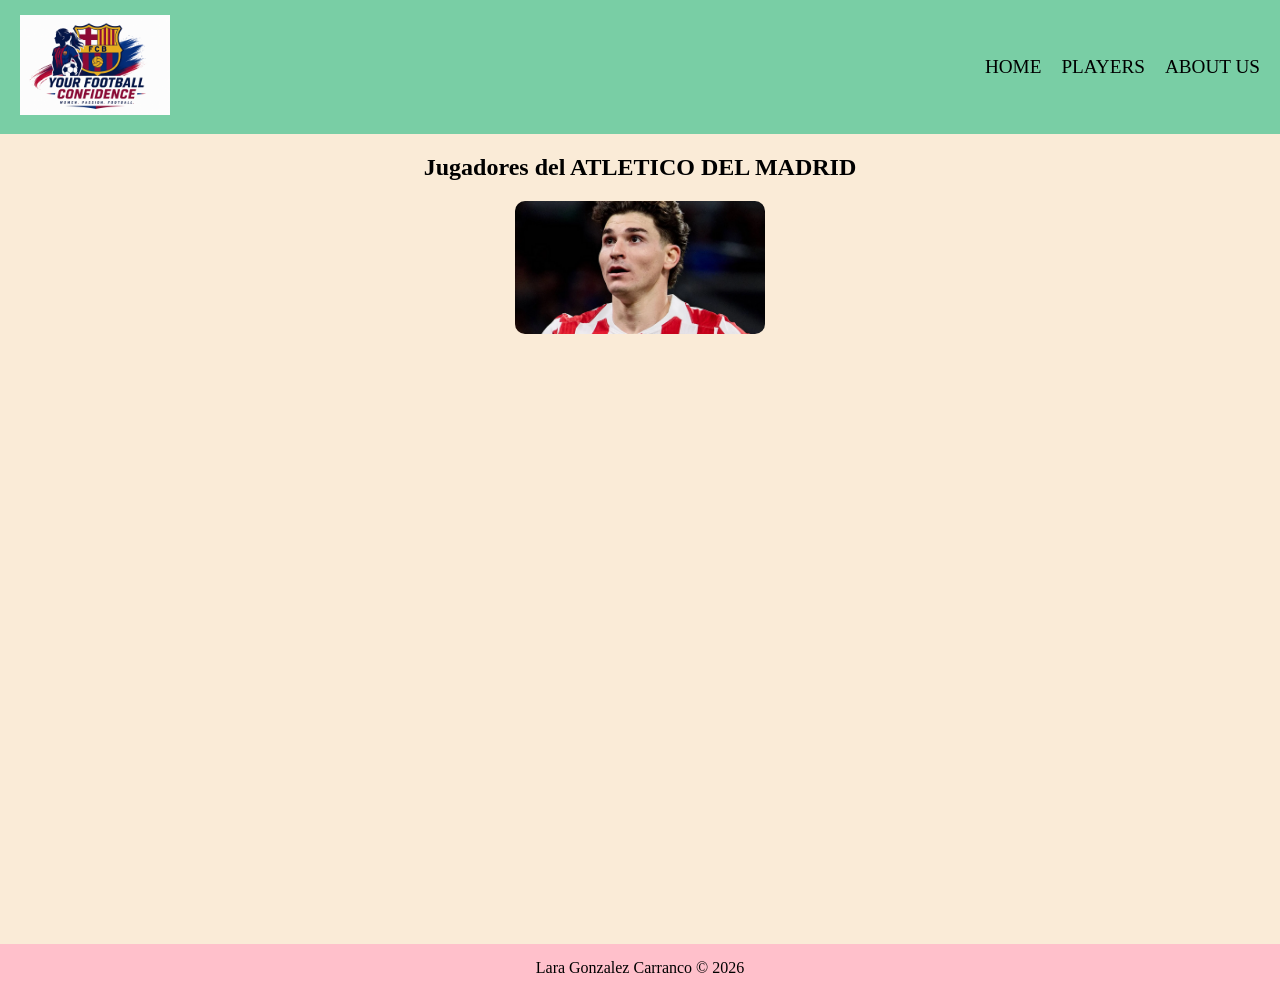
==== atletico.html @ 8549b1a5 "guardado una nueva forma" ====
<!DOCTYPE html>
<html>

<head>
  <meta charset="UTF-8">
  <meta name="viewport" content="width=device-width, initial-scale=1">
  <script src="index.js" type="text/javascript" charset="utf-8"></script>
  <link rel="stylesheet" href="index.css">
  <title>ATLETICO DEL MADRID...</title>
</head>

<body>
  <header>
    <div class="logo">
        <a href="index.html">
            <img src="img/logo.png" alt="logo">
        </a>
    </div>

    <nav>
        <a href="index.html">HOME</a>

        <div class="dropdown">
            <a href="jugadores.html">PLAYERS</a>

            <div class="submenu">
                <a href="barcelona.html">FC Barcelona</a>
                <a href="realmadrid.html">Real Madrid</a>
                <a href="atletico.html">Atlético</a>
                <a href="valencia.html">Valencia</a>
            </div>
        </div>

        <a href="sobrenosotros.html">ABOUT US</a>
    </nav>
</header>
  <main>
        <h1>Jugadores del ATLETICO DEL MADRID</h1>
    <div id="jugadoresatm">
      
    </div>
  </main>
  <footer>
        Lara Gonzalez Carranco &copy; 2026

  </footer>
</body>

</html>
---- index.css ----
*{
  margin:0;
  padding:0;
  box-sizing:border-box;
}

html,body{
  width:100%;
  height:100%;
}

header{
  background-color:#79CEA5;
  padding:15px 20px;
  display:flex;
  justify-content:space-between;
  align-items:center;
  flex-wrap:wrap;
}

.logo img{
  width:150px;
  max-width:100%;
  height:auto;
}

nav{
  display:flex;
  gap:20px;
  flex-wrap:wrap;
}

nav a{
  color:#000;
  text-decoration:none;
  font-size:1.2rem;
}

nav a:hover{
  text-decoration:underline;
}
.dropdown{
    position:relative;
}

.submenu{
    display:none;
    position:absolute;
    top:100%;
    left:0;
    background-color:#79CEA5;
    min-width:180px;
    padding:10px 0;
    border-radius:5px;
}

.submenu a{
    display:block;
    padding:10px 15px;
    text-decoration:none;
    color:black;
}

.submenu a:hover{
    background-color:#5db98d;
}

.dropdown:hover .submenu{
    display:block;
}
main{
  min-height:90vh;
  background-color: antiquewhite;
    min-height: 90vh;
    padding: 20px;

}
#cuadro{
    width: 100%;
    padding: 20px;
    box-sizing: border-box;
    max-width: 1000px;
margin: 0 auto;
}

#cuadro p{
    text-align: justify;
    padding: 2px;
    width: 100%;
}

footer{
  background-color:pink;
  text-align:center;
  color:#000;
  padding:15px;
}

/* Imagen principal */
#case{
  display:flex;
  justify-content:center;
  padding:20px;
}

#case img{
  width:100%;
  max-width:700px;
  height:auto;
  border-radius:10px;
}

/* Jugadores */
#jugadores, #jugadoresatm{
  display:flex;
  flex-wrap:wrap;
  justify-content:center;
  gap:20px;
  padding:20px;
}

#jugadores img, #jugadoresatm img{
  width:250px;
  max-width:90%;
  height:auto;
  border-radius:10px;
}

h1{
  font-size:1.5rem;
  text-align:center;
  
}
.dropdown{
    position:relative;
}

.submenu{
    display:none;
    position:absolute;
    top:100%;
    left:0;
    background:#79CEA5;
    min-width:180px;
}

.dropdown:hover .submenu{
    display:block;
}

/* Móviles */
@media (max-width:768px){

    nav{
        flex-direction:column;
        width:100%;
        align-items:center;
    }

   
  header{
    flex-direction:column;
    gap:15px;
  }

  nav{
    justify-content:center;
  }

  nav a{
    font-size:1rem;
  }

  .logo img{
    width:120px;
  }

  #jugadores img{
    width:180px;
  }
  #case img{
  width:100%;
  max-width:1200px;
  height:auto;
  border-radius:10px;
}


  h1{
    font-size:1.2rem;
  }
}
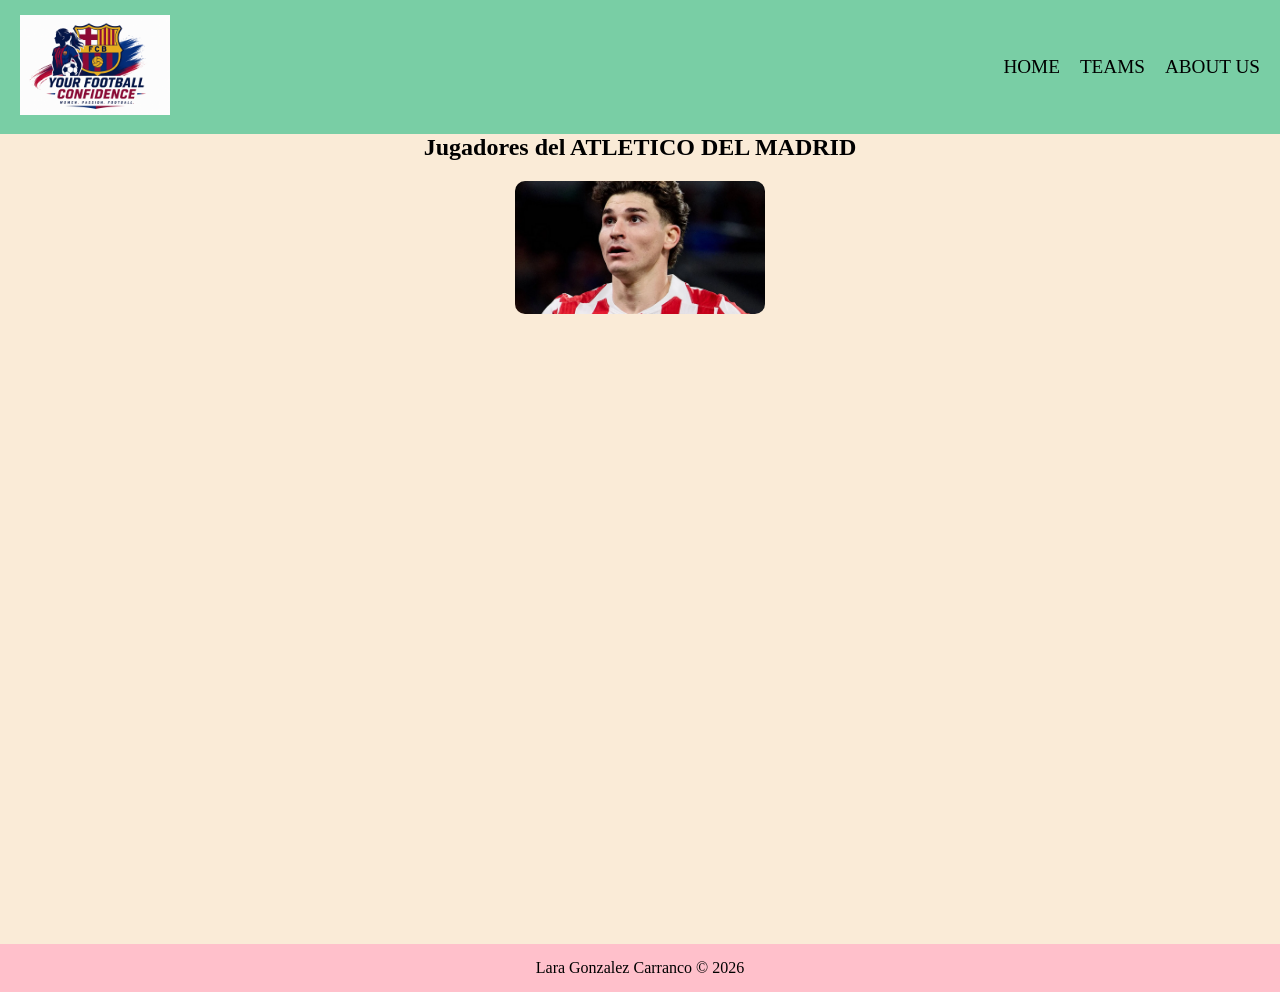
==== commit 1a2422d7: "cambios estrategicos" ====
--- a/atletico.html
+++ b/atletico.html
@@ -11,29 +11,14 @@
 
 <body>
   <header>
-    <div class="logo">
-        <a href="index.html">
-            <img src="img/logo.png" alt="logo">
-        </a>
-    </div>
+    <div class="logo"><img src="img/logo.png" alt="logo"></div>
+   <nav>
+     <a href="index.html">HOME</a>
+     <a href="equipos.html">TEAMS</a>
+     <a href="sobrenosotros.html">ABOUT US</a>
 
-    <nav>
-        <a href="index.html">HOME</a>
-
-        <div class="dropdown">
-            <a href="jugadores.html">PLAYERS</a>
-
-            <div class="submenu">
-                <a href="barcelona.html">FC Barcelona</a>
-                <a href="realmadrid.html">Real Madrid</a>
-                <a href="atletico.html">Atlético</a>
-                <a href="valencia.html">Valencia</a>
-            </div>
-        </div>
-
-        <a href="sobrenosotros.html">ABOUT US</a>
-    </nav>
-</header>
+   </nav> 
+  </header>
   <main>
         <h1>Jugadores del ATLETICO DEL MADRID</h1>
     <div id="jugadoresatm">
--- a/index.css
+++ b/index.css
@@ -15,7 +15,6 @@
   display:flex;
   justify-content:space-between;
   align-items:center;
-  flex-wrap:wrap;
 }
 
 .logo img{
@@ -39,41 +38,11 @@
 nav a:hover{
   text-decoration:underline;
 }
-.dropdown{
-    position:relative;
-}
 
-.submenu{
-    display:none;
-    position:absolute;
-    top:100%;
-    left:0;
-    background-color:#79CEA5;
-    min-width:180px;
-    padding:10px 0;
-    border-radius:5px;
-}
-
-.submenu a{
-    display:block;
-    padding:10px 15px;
-    text-decoration:none;
-    color:black;
-}
-
-.submenu a:hover{
-    background-color:#5db98d;
-}
-
-.dropdown:hover .submenu{
-    display:block;
-}
 main{
   min-height:90vh;
   background-color: antiquewhite;
-    min-height: 90vh;
-    padding: 20px;
-
+    
 }
 #cuadro{
     width: 100%;
@@ -131,30 +100,14 @@
   text-align:center;
   
 }
-.dropdown{
-    position:relative;
-}
 
-.submenu{
-    display:none;
-    position:absolute;
-    top:100%;
-    left:0;
-    background:#79CEA5;
-    min-width:180px;
-}
 
-.dropdown:hover .submenu{
-    display:block;
-}
 
 /* Móviles */
 @media (max-width:768px){
 
     nav{
-        flex-direction:column;
-        width:100%;
-        align-items:center;
+justify-content: center;      
     }
 
    
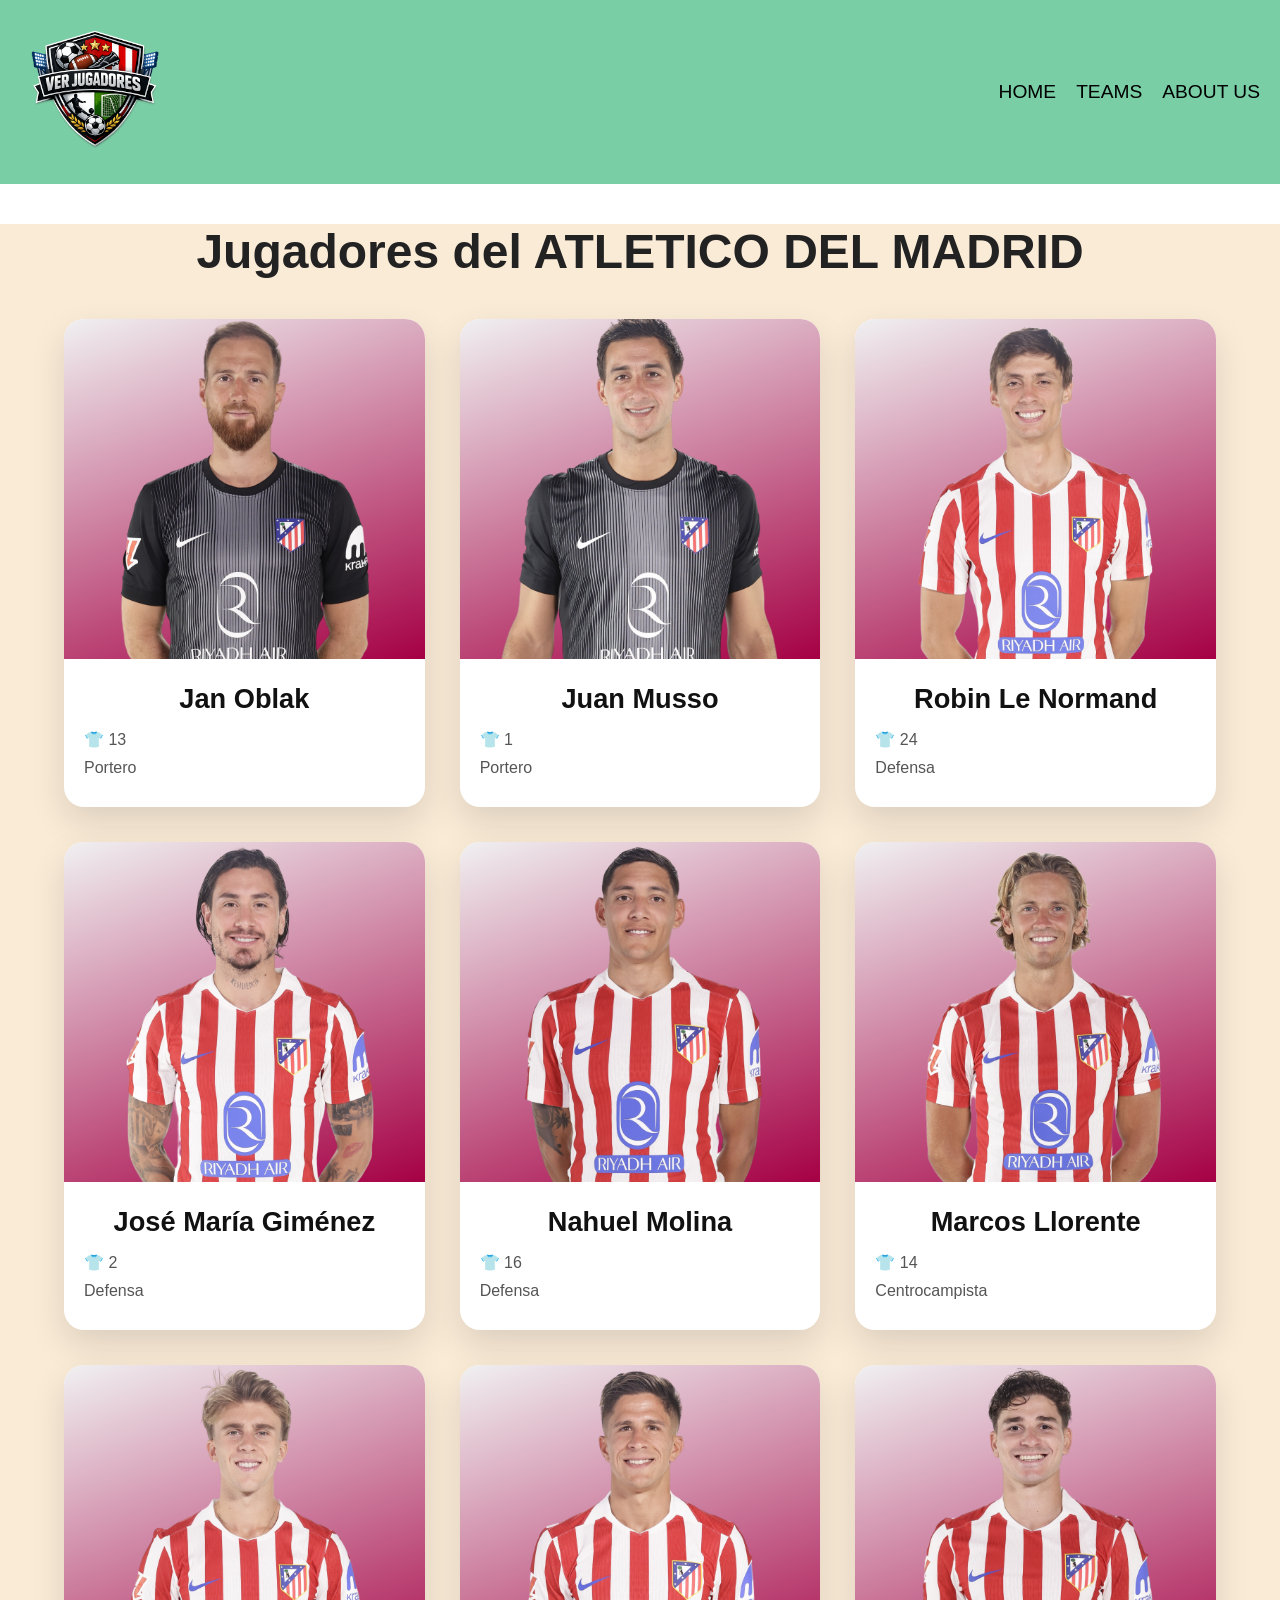
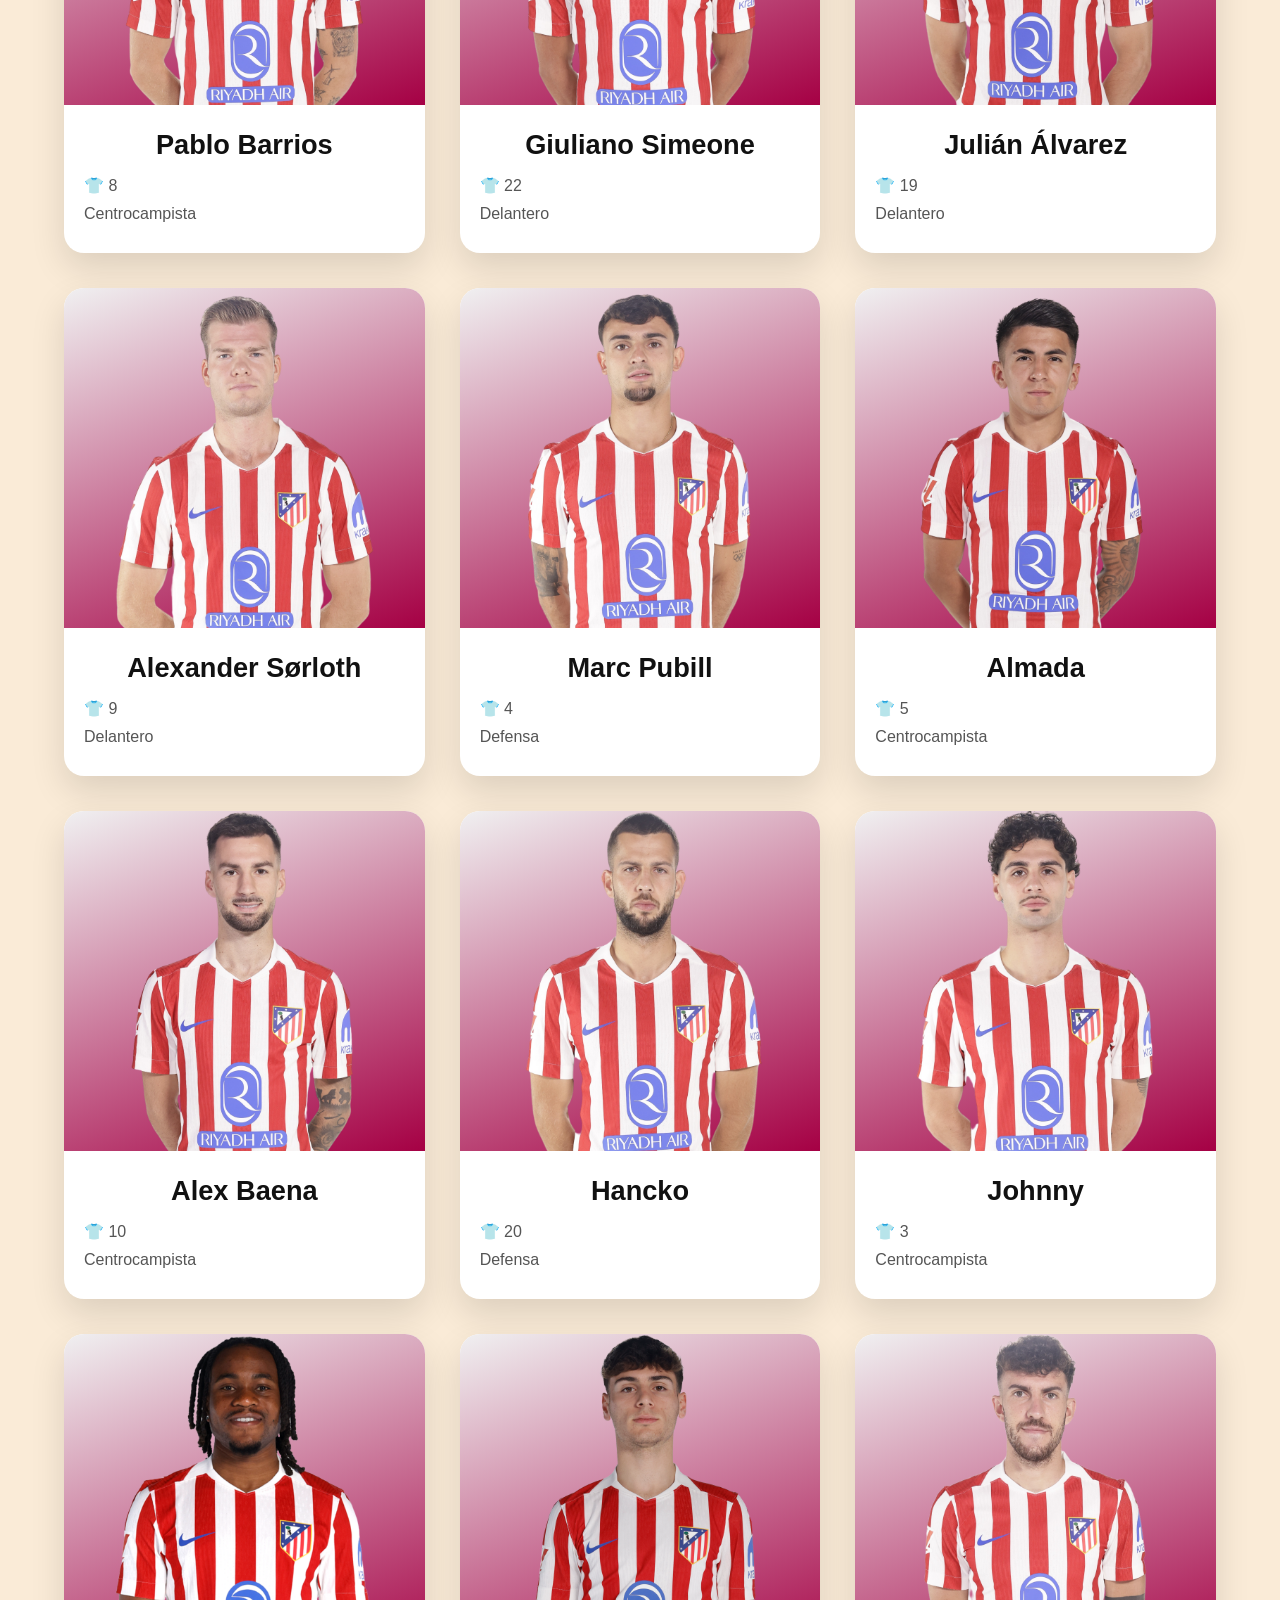
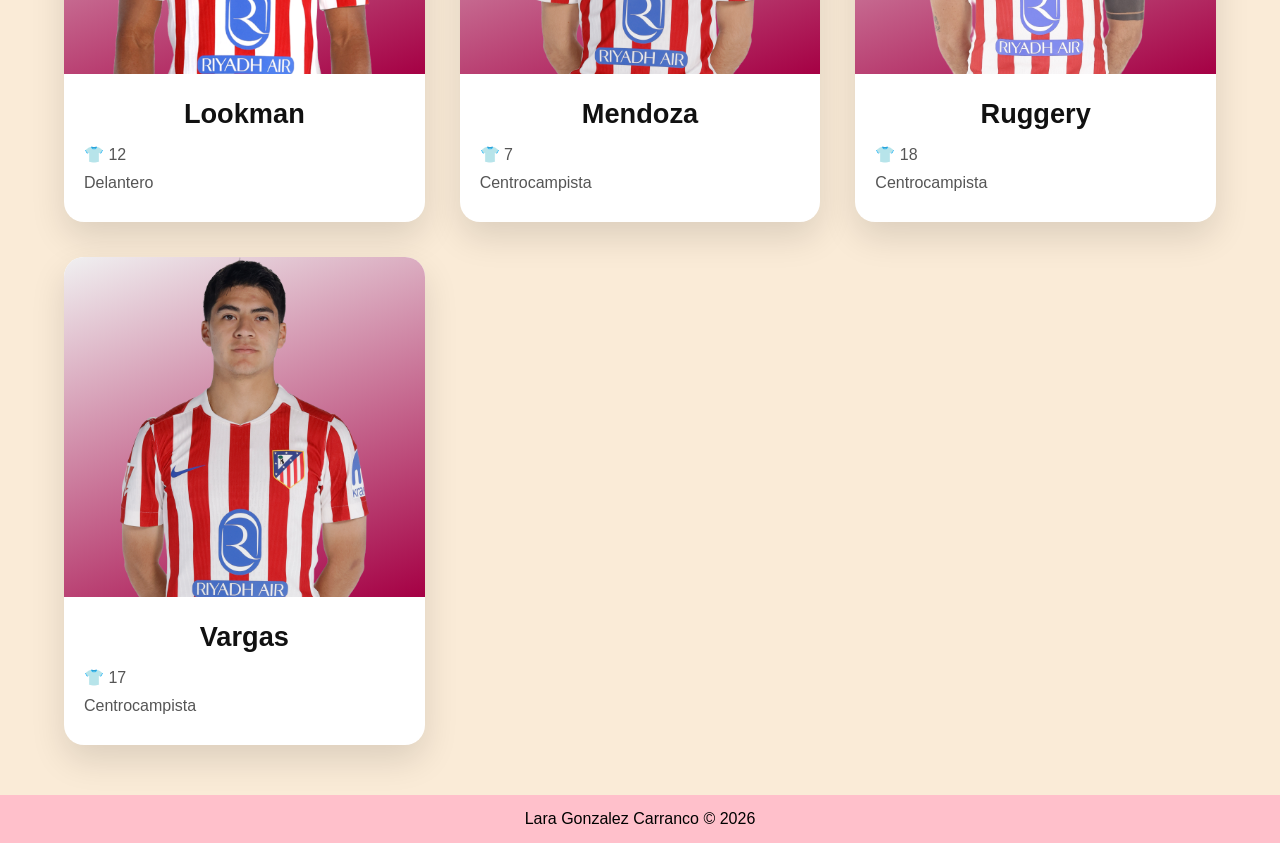
==== commit eca96a1f: "MMM" ====
--- a/atletico.html
+++ b/atletico.html
@@ -20,9 +20,25 @@
    </nav> 
   </header>
   <main>
-        <h1>Jugadores del ATLETICO DEL MADRID</h1>
-    <div id="jugadoresatm">
-      
+            <h1>Jugadores del ATLETICO DEL MADRID</h1>
+<template id="plantillaJugadorATM">
+
+    <article class="cardatm">
+
+        <img>
+
+        <div class="info">
+            <h2></h2>
+
+            <p class="dorsal"></p>
+            <p class="posicion"></p>
+        </div>
+
+    </article>
+
+</template>
+
+<div class="contenedor"></div>
     </div>
   </main>
   <footer>
--- a/index.css
+++ b/index.css
@@ -1,7 +1,8 @@
 *{
-  margin:0;
-  padding:0;
-  box-sizing:border-box;
+   margin:0;
+    padding:0;
+    box-sizing:border-box;
+    font-family:'Segoe UI',sans-serif;
 }
 
 html,body{
@@ -44,6 +45,44 @@
   background-color: antiquewhite;
     
 }
+.otros{
+  
+
+    width: 250px;
+    height: 250px;
+
+    display: flex;
+    justify-content: center;
+    align-items: center;
+
+    background: white;
+    border-radius: 20px;
+    box-shadow: 0 5px 15px rgba(0,0,0,.15);
+    transition: .3s;
+}
+
+.otros:hover{
+    transform: translateY(-8px);
+    box-shadow: 0 10px 25px rgba(0,0,0,0.25);
+}
+.otros a{
+    width: 100%;
+    height: 100%;
+ color:#000;
+  text-decoration:none;
+    display: flex;
+    flex-direction: column;
+    justify-content: center;
+    align-items: center;
+    gap: 15px;
+}
+#caja{
+  display: flex;
+    gap: 25px;
+    flex-wrap: wrap;
+    justify-content: center;
+  padding: 20px;
+}
 #cuadro{
     width: 100%;
     padding: 20px;
@@ -51,7 +90,17 @@
     max-width: 1000px;
 margin: 0 auto;
 }
-
+.otros img{
+    width:120px;
+  height:120px;
+  object-fit: contain;
+}
+.otros p{
+    margin: 0;
+    font-size: 1.2rem;
+    font-weight: bold;
+    text-align: center;
+}
 #cuadro p{
     text-align: justify;
     padding: 2px;
@@ -80,20 +129,7 @@
 }
 
 /* Jugadores */
-#jugadores, #jugadoresatm{
-  display:flex;
-  flex-wrap:wrap;
-  justify-content:center;
-  gap:20px;
-  padding:20px;
-}
-
-#jugadores img, #jugadoresatm img{
-  width:250px;
-  max-width:90%;
-  height:auto;
-  border-radius:10px;
-}
+
 
 h1{
   font-size:1.5rem;
@@ -128,9 +164,7 @@
     width:120px;
   }
 
-  #jugadores img{
-    width:180px;
-  }
+ 
   #case img{
   width:100%;
   max-width:1200px;
@@ -142,4 +176,169 @@
   h1{
     font-size:1.2rem;
   }
-}+}
+
+
+
+.contenedor{
+
+    display:grid;
+    grid-template-columns:repeat(auto-fit,minmax(260px,1fr));
+
+    gap:30px;
+
+    width:90%;
+
+    margin:auto;
+
+}
+
+
+
+
+/* Título */
+
+h1{
+    text-align:center;
+    margin:40px 0;
+    font-size:3rem;
+    color:#222;
+}
+
+/* Contenedor */
+
+.contenedor{
+
+    width:90%;
+    margin:auto;
+
+    display:grid;
+
+    grid-template-columns:repeat(auto-fit,minmax(280px,1fr));
+
+    gap:35px;
+
+    padding-bottom:50px;
+
+}
+
+/* Tarjeta */
+
+.card, .cardatm{
+
+    background:white;
+
+    border-radius:20px;
+
+    overflow:hidden;
+
+    box-shadow:0 15px 35px rgba(0,0,0,.12);
+
+    transition:.35s;
+
+    cursor:pointer;
+
+    position:relative;
+
+}
+
+.card:hover, .cardatm:hover{
+
+    transform:translateY(-12px);
+
+    box-shadow:0 25px 50px rgba(0,0,0,.25);
+
+}
+
+/* Imagen */
+
+.card img{
+
+    width:100%;
+
+    height:340px;
+
+    object-fit:cover;
+
+    background:linear-gradient(160deg,#004D98,#A50044);
+
+}
+.cardatm img{
+
+    width:100%;
+
+    height:340px;
+
+    object-fit:cover;
+
+    background:linear-gradient(160deg,#f0f0f1,#A50044);
+
+}
+
+/* Información */
+
+.info{
+
+    padding:20px;
+
+}
+
+.info h2{
+
+    text-align:center;
+
+    margin-bottom:15px;
+
+    color:#111;
+
+    font-size:1.7rem;
+
+}
+
+.info p{
+
+    margin:10px 0;
+
+    color:#555;
+
+    font-size:1rem;
+
+    display:flex;
+
+    align-items:center;
+
+    gap:10px;
+
+}
+
+/* Botón */
+
+.info button{
+
+    width:100%;
+
+    margin-top:20px;
+
+    padding:12px;
+
+    border:none;
+
+    border-radius:10px;
+
+    background:#004D98;
+
+    color:white;
+
+    font-size:1rem;
+
+    cursor:pointer;
+
+    transition:.3s;
+
+}
+
+.info button:hover{
+
+    background:#A50044;
+
+}
